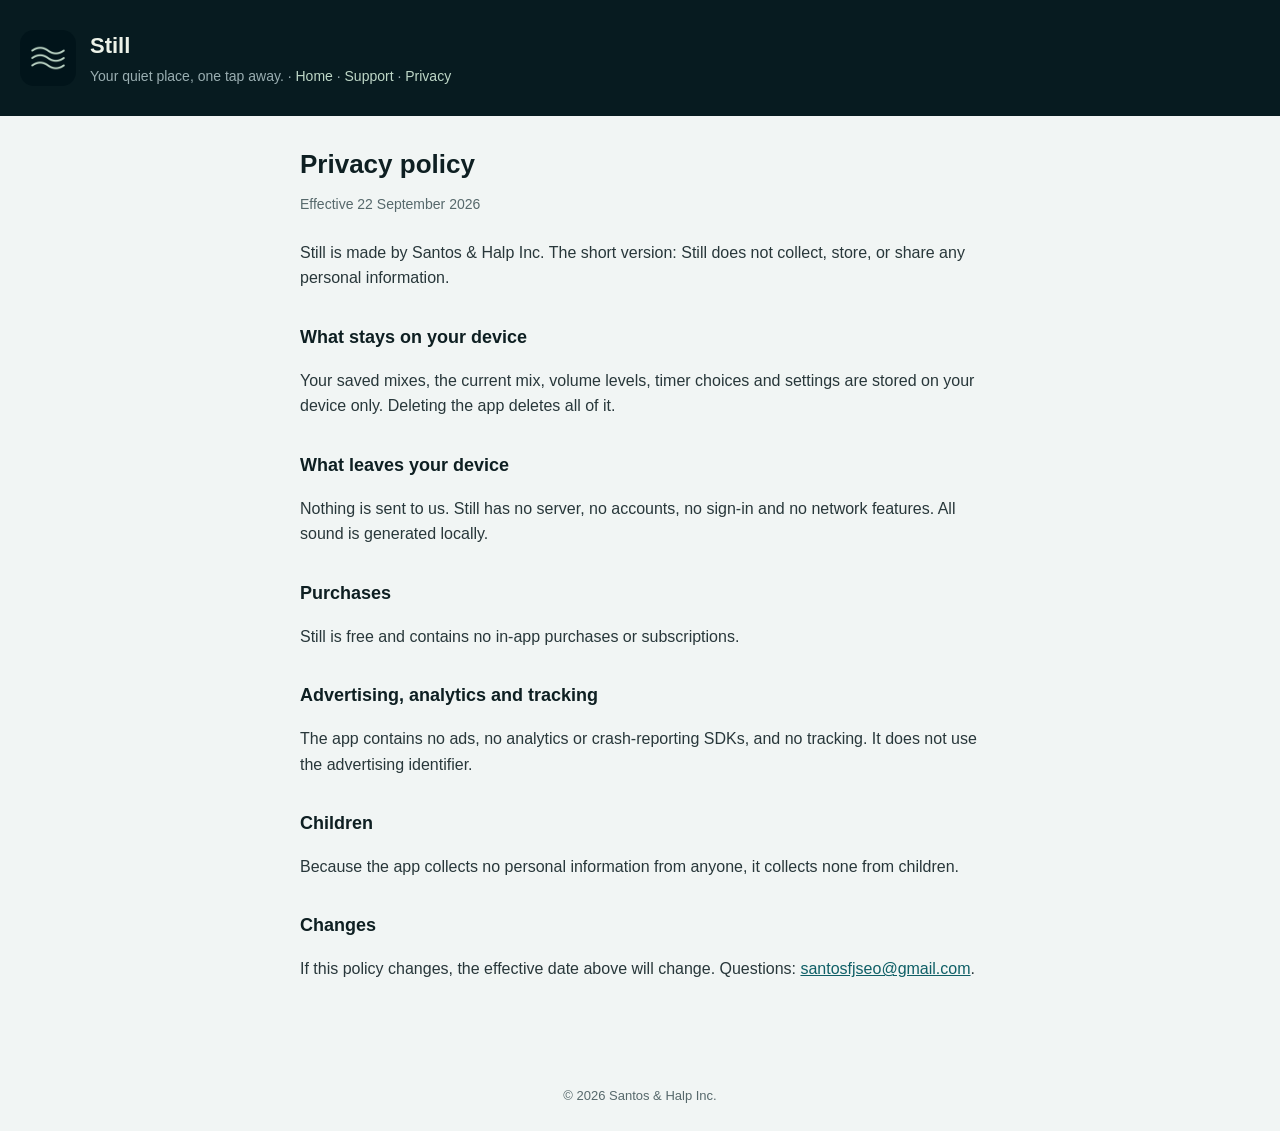
==== privacy.html @ 15723905 "Still support and privacy site" ====
<!doctype html><html lang="en"><head><meta charset="utf-8"><meta name="viewport" content="width=device-width,initial-scale=1"><link rel="stylesheet" href="style.css"><link rel="icon" href="icon.png"><title>Privacy policy · Still</title></head><body>
<header><div class="wrap"><img src="icon.png" alt=""><div><h1>Still</h1><p>Your quiet place, one tap away. · <a href="index.html">Home</a> · <a href="support.html">Support</a> · <a href="privacy.html">Privacy</a></p></div></div></header><main>
<h2>Privacy policy</h2><p class="updated">Effective 22 September 2026</p>
<p>Still is made by Santos &amp; Halp Inc. The short version: Still does not collect, store, or share any personal information.</p>
<h3>What stays on your device</h3>
<p>Your saved mixes, the current mix, volume levels, timer choices and settings are stored on your device only. Deleting the app deletes all of it.</p>
<h3>What leaves your device</h3>
<p>Nothing is sent to us. Still has no server, no accounts, no sign-in and no network features. All sound is generated locally.</p>
<h3>Purchases</h3>
<p>Still is free and contains no in-app purchases or subscriptions.</p>
<h3>Advertising, analytics and tracking</h3>
<p>The app contains no ads, no analytics or crash-reporting SDKs, and no tracking. It does not use the advertising identifier.</p>
<h3>Children</h3>
<p>Because the app collects no personal information from anyone, it collects none from children.</p>
<h3>Changes</h3>
<p>If this policy changes, the effective date above will change. Questions: <a href="mailto:santosfjseo@gmail.com">santosfjseo@gmail.com</a>.</p>
</main><footer>© 2026 Santos &amp; Halp Inc.</footer></body></html>
---- style.css ----
:root{--bg:#F1F5F4;--card:#fff;--ink:#0E1F22;--dim:#56686B;--line:#D3DDDC;--teal:#0F5F66;--sage:#BED7C7;--night:#071B20}
*{box-sizing:border-box}body{margin:0;background:var(--bg);color:var(--ink);font:16px/1.6 -apple-system,BlinkMacSystemFont,"Segoe UI",Helvetica,Arial,sans-serif}
header{background:var(--night);color:#EDF2E8;padding:28px 20px}header .wrap{display:flex;align-items:center;gap:14px}
header img{width:56px;height:56px;border-radius:14px}header h1{font-size:22px;margin:0}header p{margin:2px 0 0;color:#9AAEB1;font-size:14px}
header a{color:var(--sage);text-decoration:none}
main{max-width:720px;margin:0 auto;padding:28px 20px 64px}h2{font-size:26px;margin:0 0 8px}h3{font-size:18px;margin:32px 0 6px}
.updated{color:var(--dim);font-size:14px;margin:0 0 24px}p,li{color:#28373A}a{color:var(--teal)}
footer{color:var(--dim);font-size:13px;text-align:center;padding:24px}
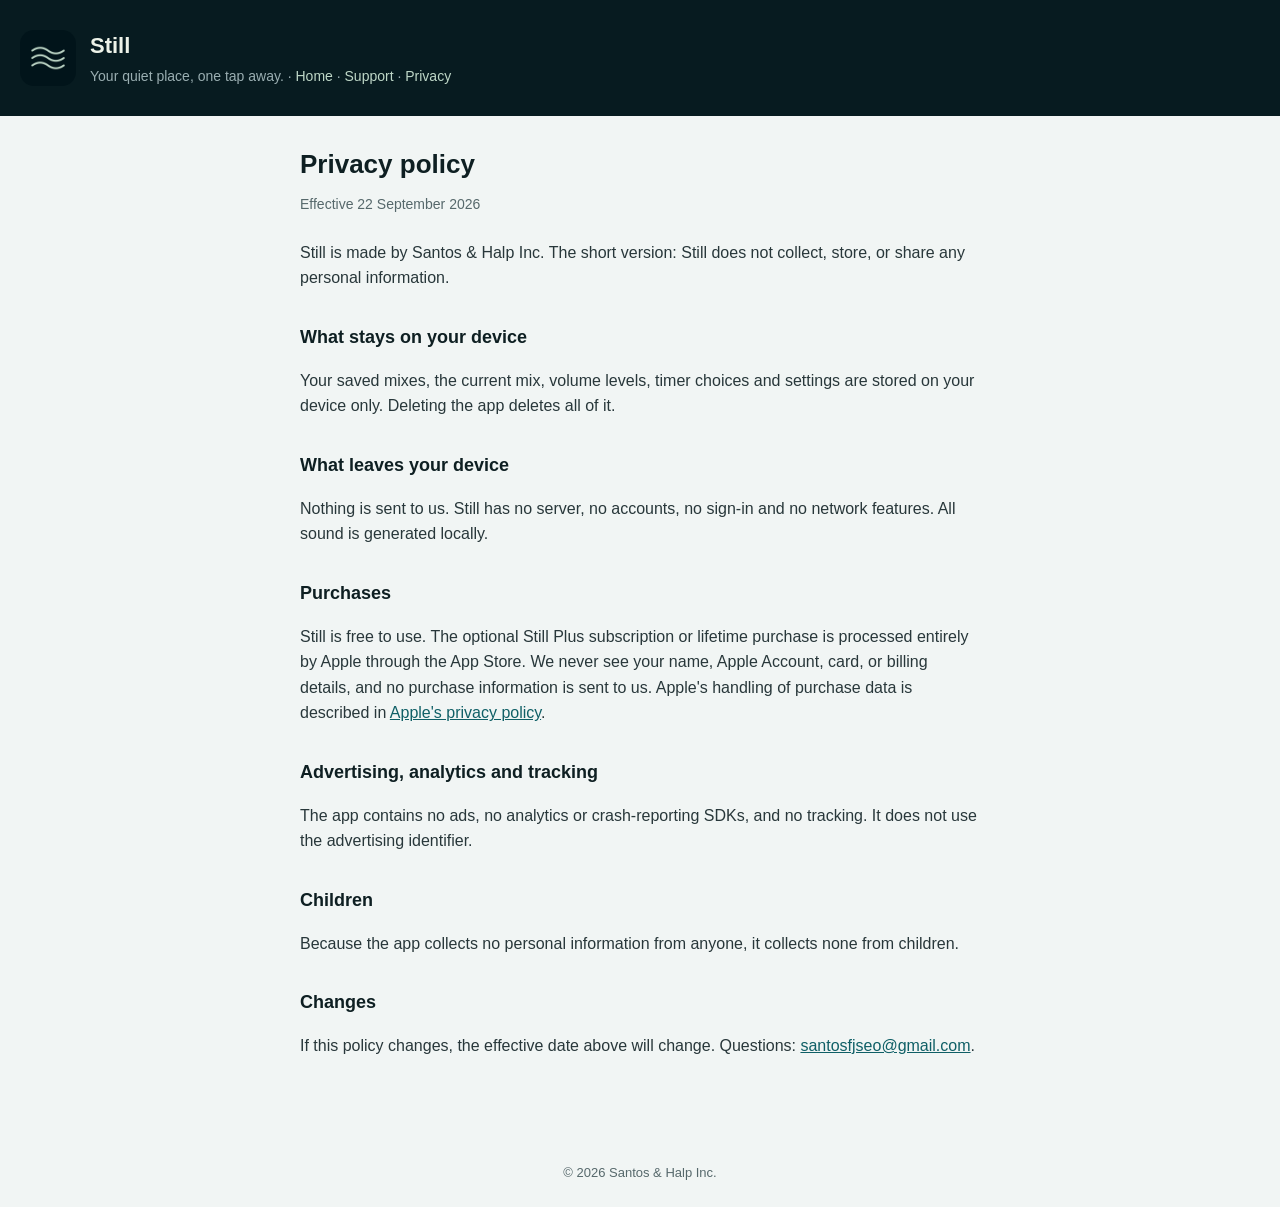
==== commit e8ac2fba: "Describe Still Plus purchases" ====
--- a/privacy.html
+++ b/privacy.html
@@ -7,7 +7,7 @@
 <h3>What leaves your device</h3>
 <p>Nothing is sent to us. Still has no server, no accounts, no sign-in and no network features. All sound is generated locally.</p>
 <h3>Purchases</h3>
-<p>Still is free and contains no in-app purchases or subscriptions.</p>
+<p>Still is free to use. The optional Still Plus subscription or lifetime purchase is processed entirely by Apple through the App Store. We never see your name, Apple Account, card, or billing details, and no purchase information is sent to us. Apple's handling of purchase data is described in <a href="https://www.apple.com/legal/privacy/">Apple's privacy policy</a>.</p>
 <h3>Advertising, analytics and tracking</h3>
 <p>The app contains no ads, no analytics or crash-reporting SDKs, and no tracking. It does not use the advertising identifier.</p>
 <h3>Children</h3>
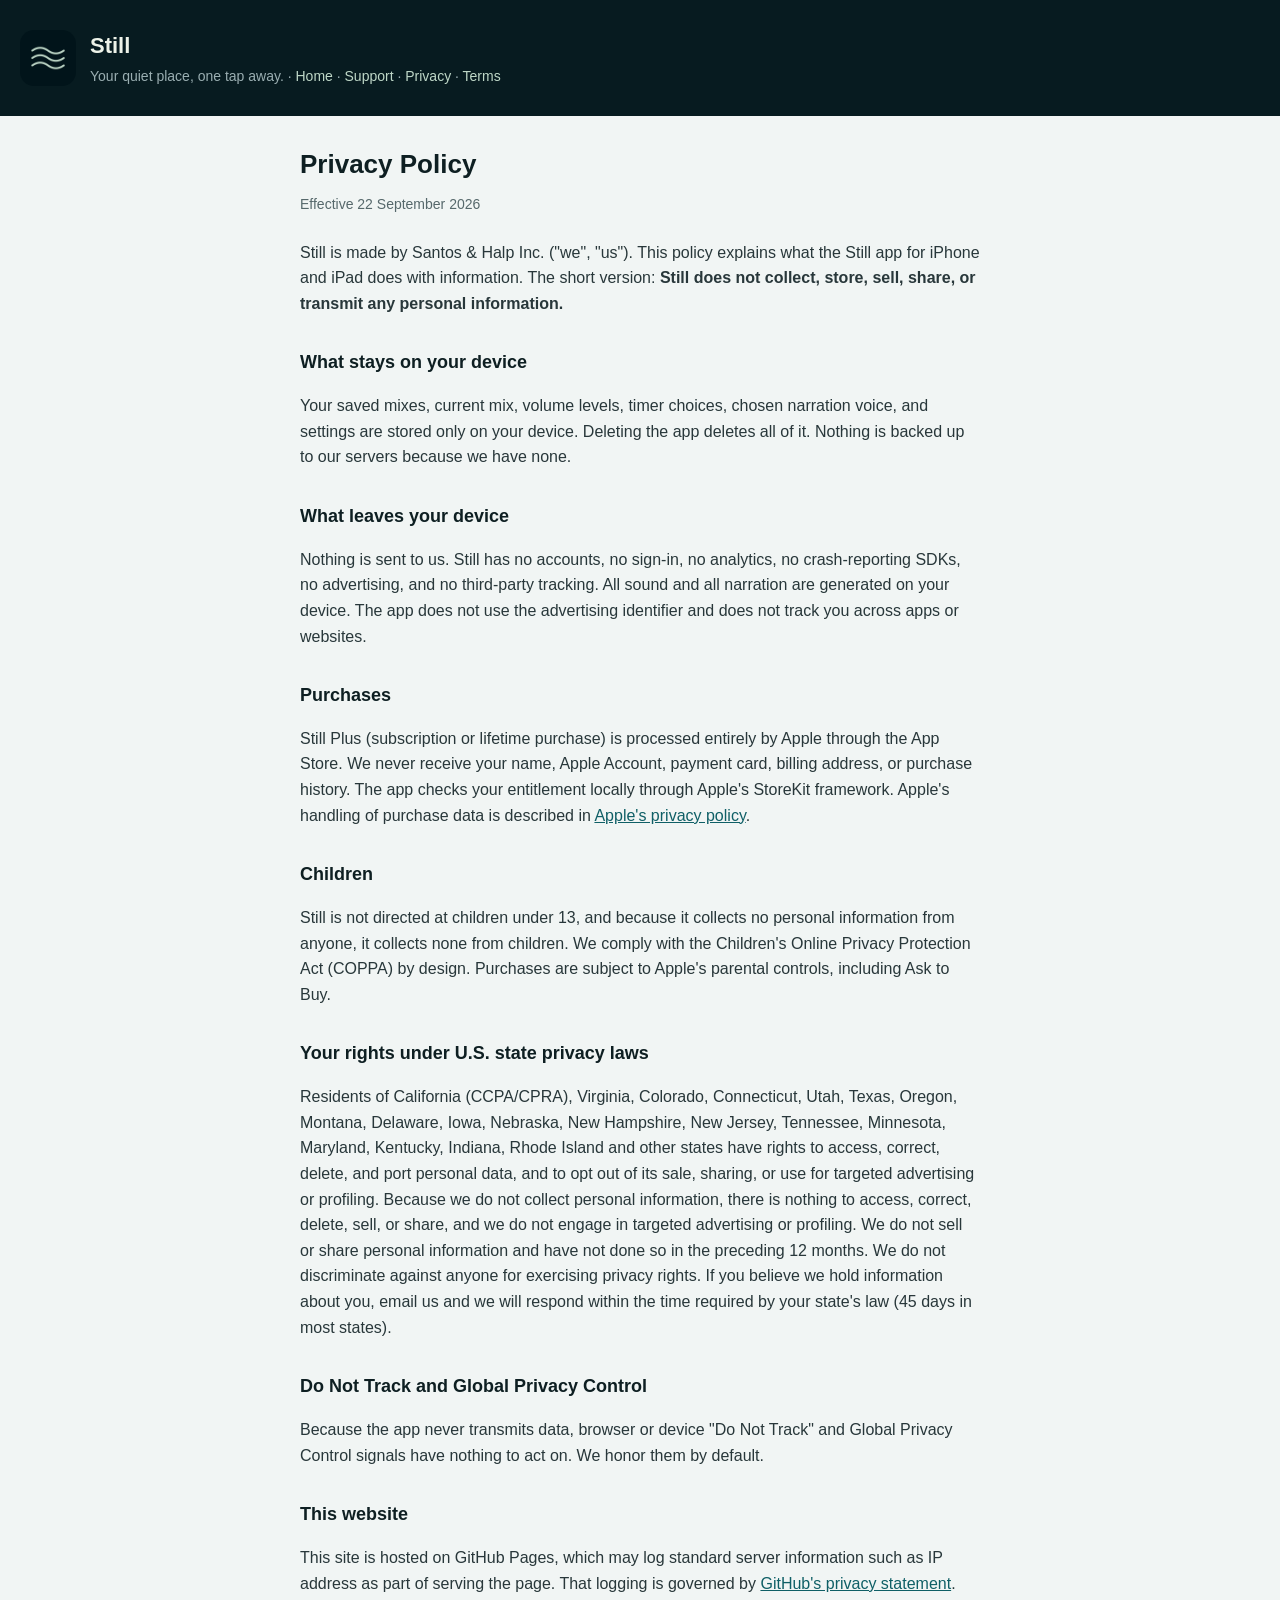
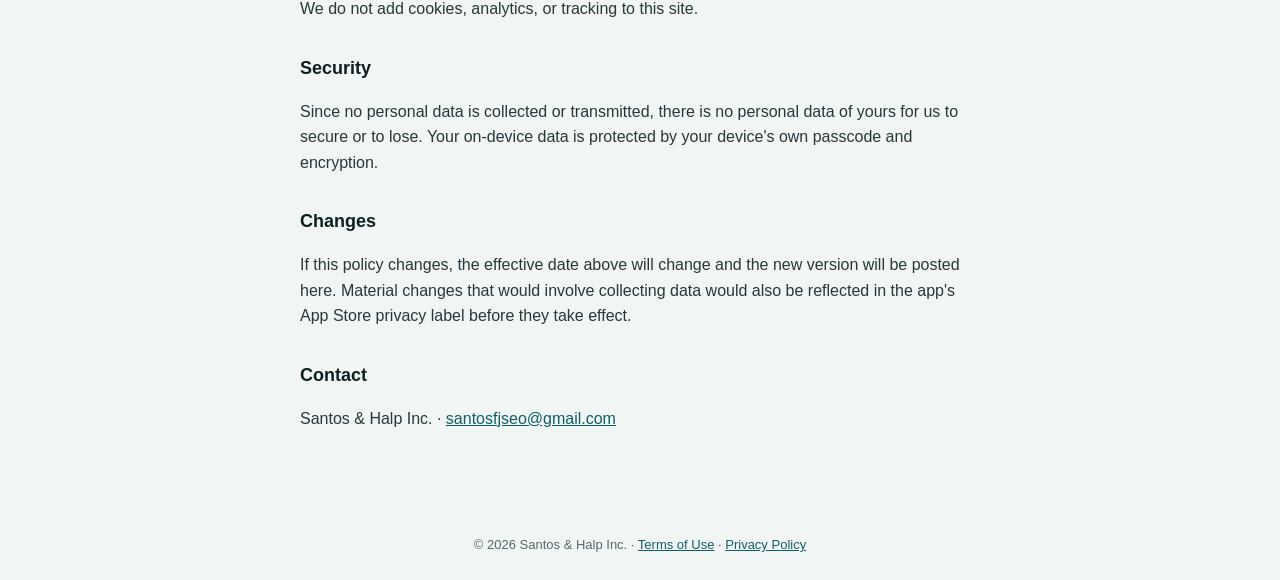
==== commit fc0c64e2: "Terms of Use, state-law privacy policy, listening safety" ====
--- a/privacy.html
+++ b/privacy.html
@@ -1,17 +1,25 @@
-<!doctype html><html lang="en"><head><meta charset="utf-8"><meta name="viewport" content="width=device-width,initial-scale=1"><link rel="stylesheet" href="style.css"><link rel="icon" href="icon.png"><title>Privacy policy · Still</title></head><body>
-<header><div class="wrap"><img src="icon.png" alt=""><div><h1>Still</h1><p>Your quiet place, one tap away. · <a href="index.html">Home</a> · <a href="support.html">Support</a> · <a href="privacy.html">Privacy</a></p></div></div></header><main>
-<h2>Privacy policy</h2><p class="updated">Effective 22 September 2026</p>
-<p>Still is made by Santos &amp; Halp Inc. The short version: Still does not collect, store, or share any personal information.</p>
+<!doctype html><html lang="en"><head><meta charset="utf-8"><meta name="viewport" content="width=device-width,initial-scale=1"><link rel="stylesheet" href="style.css"><link rel="icon" href="icon.png"><title>Privacy Policy · Still</title></head><body>
+<header><div class="wrap"><img src="icon.png" alt=""><div><h1>Still</h1><p>Your quiet place, one tap away. · <a href="index.html">Home</a> · <a href="support.html">Support</a> · <a href="privacy.html">Privacy</a> · <a href="terms.html">Terms</a></p></div></div></header><main>
+<h2>Privacy Policy</h2><p class="updated">Effective 22 September 2026</p>
+<p>Still is made by Santos &amp; Halp Inc. ("we", "us"). This policy explains what the Still app for iPhone and iPad does with information. The short version: <strong>Still does not collect, store, sell, share, or transmit any personal information.</strong></p>
 <h3>What stays on your device</h3>
-<p>Your saved mixes, the current mix, volume levels, timer choices and settings are stored on your device only. Deleting the app deletes all of it.</p>
+<p>Your saved mixes, current mix, volume levels, timer choices, chosen narration voice, and settings are stored only on your device. Deleting the app deletes all of it. Nothing is backed up to our servers because we have none.</p>
 <h3>What leaves your device</h3>
-<p>Nothing is sent to us. Still has no server, no accounts, no sign-in and no network features. All sound is generated locally.</p>
+<p>Nothing is sent to us. Still has no accounts, no sign-in, no analytics, no crash-reporting SDKs, no advertising, and no third-party tracking. All sound and all narration are generated on your device. The app does not use the advertising identifier and does not track you across apps or websites.</p>
 <h3>Purchases</h3>
-<p>Still is free to use. The optional Still Plus subscription or lifetime purchase is processed entirely by Apple through the App Store. We never see your name, Apple Account, card, or billing details, and no purchase information is sent to us. Apple's handling of purchase data is described in <a href="https://www.apple.com/legal/privacy/">Apple's privacy policy</a>.</p>
-<h3>Advertising, analytics and tracking</h3>
-<p>The app contains no ads, no analytics or crash-reporting SDKs, and no tracking. It does not use the advertising identifier.</p>
+<p>Still Plus (subscription or lifetime purchase) is processed entirely by Apple through the App Store. We never receive your name, Apple Account, payment card, billing address, or purchase history. The app checks your entitlement locally through Apple's StoreKit framework. Apple's handling of purchase data is described in <a href="https://www.apple.com/legal/privacy/">Apple's privacy policy</a>.</p>
 <h3>Children</h3>
-<p>Because the app collects no personal information from anyone, it collects none from children.</p>
+<p>Still is not directed at children under 13, and because it collects no personal information from anyone, it collects none from children. We comply with the Children's Online Privacy Protection Act (COPPA) by design. Purchases are subject to Apple's parental controls, including Ask to Buy.</p>
+<h3>Your rights under U.S. state privacy laws</h3>
+<p>Residents of California (CCPA/CPRA), Virginia, Colorado, Connecticut, Utah, Texas, Oregon, Montana, Delaware, Iowa, Nebraska, New Hampshire, New Jersey, Tennessee, Minnesota, Maryland, Kentucky, Indiana, Rhode Island and other states have rights to access, correct, delete, and port personal data, and to opt out of its sale, sharing, or use for targeted advertising or profiling. Because we do not collect personal information, there is nothing to access, correct, delete, sell, or share, and we do not engage in targeted advertising or profiling. We do not sell or share personal information and have not done so in the preceding 12 months. We do not discriminate against anyone for exercising privacy rights. If you believe we hold information about you, email us and we will respond within the time required by your state's law (45 days in most states).</p>
+<h3>Do Not Track and Global Privacy Control</h3>
+<p>Because the app never transmits data, browser or device "Do Not Track" and Global Privacy Control signals have nothing to act on. We honor them by default.</p>
+<h3>This website</h3>
+<p>This site is hosted on GitHub Pages, which may log standard server information such as IP address as part of serving the page. That logging is governed by <a href="https://docs.github.com/en/site-policy/privacy-policies/github-general-privacy-statement">GitHub's privacy statement</a>. We do not add cookies, analytics, or tracking to this site.</p>
+<h3>Security</h3>
+<p>Since no personal data is collected or transmitted, there is no personal data of yours for us to secure or to lose. Your on-device data is protected by your device's own passcode and encryption.</p>
 <h3>Changes</h3>
-<p>If this policy changes, the effective date above will change. Questions: <a href="mailto:santosfjseo@gmail.com">santosfjseo@gmail.com</a>.</p>
-</main><footer>© 2026 Santos &amp; Halp Inc.</footer></body></html>
+<p>If this policy changes, the effective date above will change and the new version will be posted here. Material changes that would involve collecting data would also be reflected in the app's App Store privacy label before they take effect.</p>
+<h3>Contact</h3>
+<p>Santos &amp; Halp Inc. · <a href="mailto:santosfjseo@gmail.com">santosfjseo@gmail.com</a></p>
+</main><footer>© 2026 Santos &amp; Halp Inc. · <a href="terms.html">Terms of Use</a> · <a href="privacy.html">Privacy Policy</a></footer></body></html>
